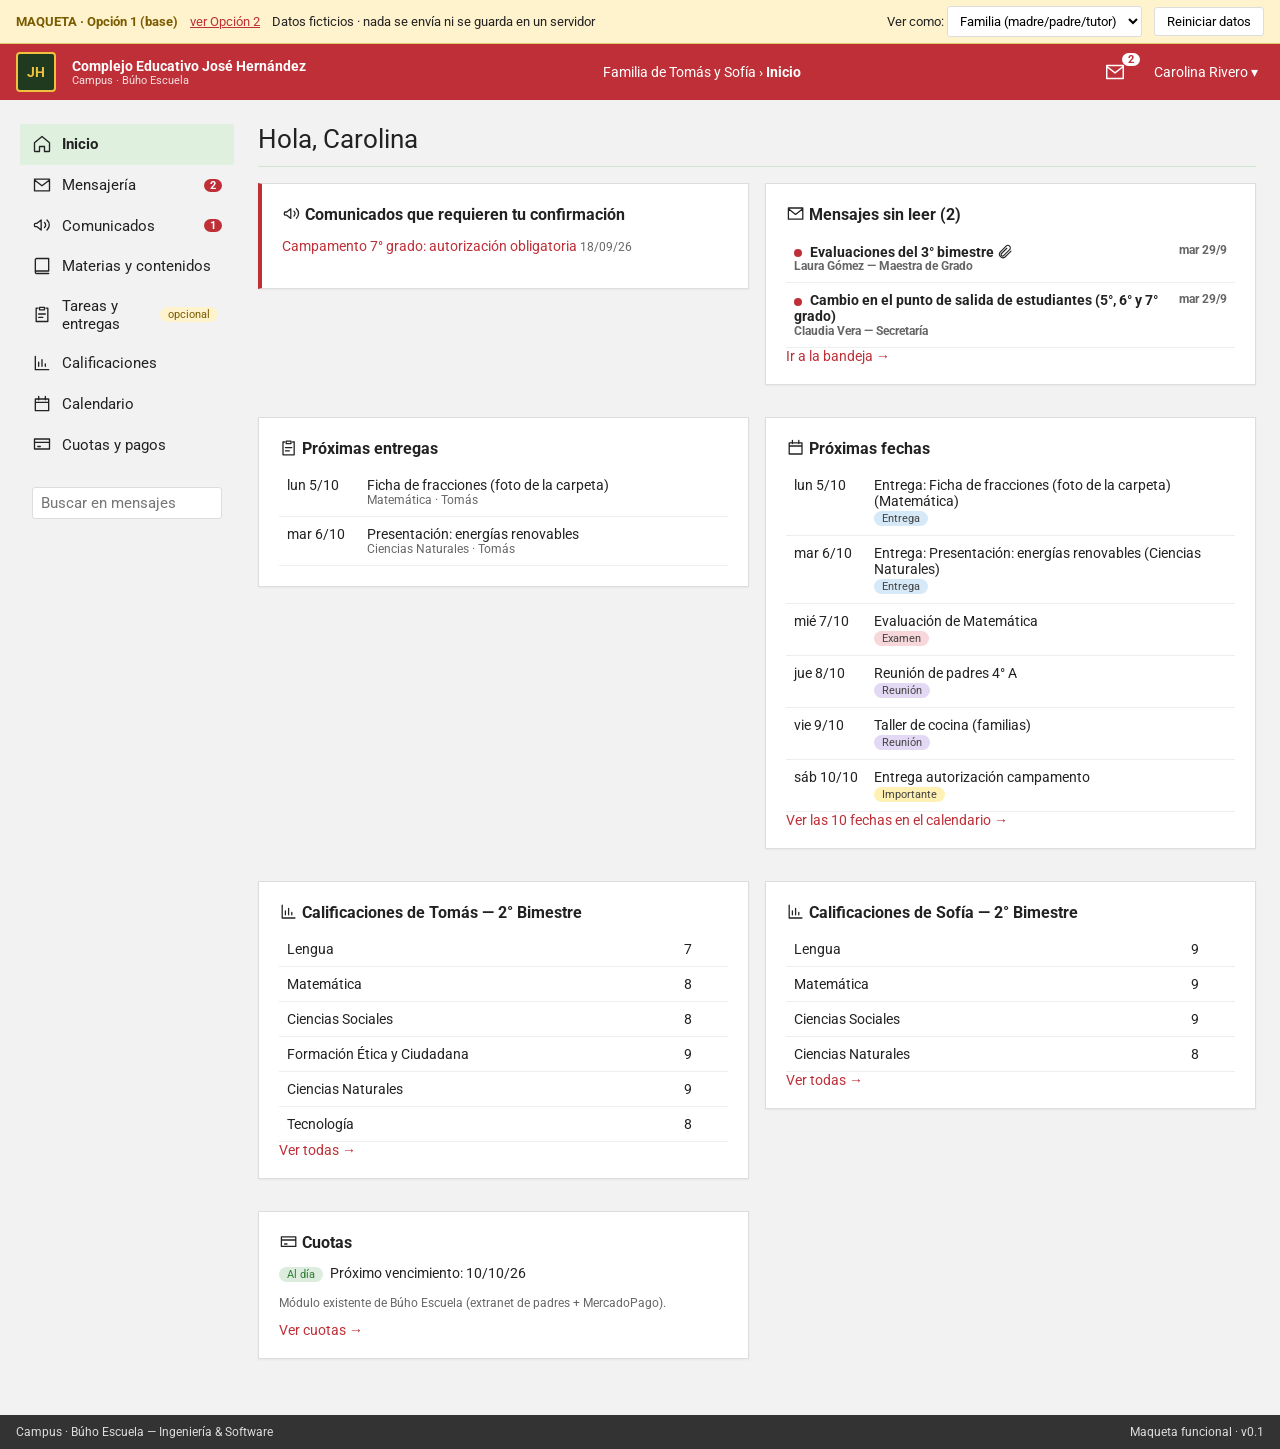
==== index.html @ ea0a2c5d "Maqueta navegable del Campus (datos ficticios) Co-Authored-By: Claude Opus 5.5 <noreply@anthropic.co" ====
<!doctype html>
<html lang="es">
<head>
  <meta charset="utf-8">
  <meta name="viewport" content="width=device-width, initial-scale=1">
  <title>Campus — Maqueta</title>
  <link rel="stylesheet" href="https://fonts.googleapis.com/css2?family=Roboto:wght@400;500;700&display=swap">
  <link rel="stylesheet" href="css/app.css">
</head>
<body>

<!-- Barra de la demo: no forma parte del producto -->
<div id="demo-bar">
  <strong>MAQUETA · Opción 1 (base)</strong> <a href="opcion2/index.html">ver Opción 2</a> <span>Datos ficticios · nada se envía ni se guarda en un servidor</span>
  <span class="sep"></span>
  <label>Ver como:
    <select id="rol-select" onchange="cambiarRol(this.value)">
      <option value="familia">Familia (madre/padre/tutor)</option>
      <option value="alumno">Alumno</option>
      <option value="docente">Docente</option>
      <option value="secretaria">Secretaría / Dirección</option>
    </select>
  </label>
  <button onclick="reiniciar()">Reiniciar datos</button>
</div>

<!-- Pantalla de acceso -->
<div id="login" style="display:none">
  <div class="topbar"><div class="logo">JH</div><div class="colegio">Complejo Educativo José Hernández<small>Campus · Búho Escuela</small></div></div>
  <div style="display:grid;place-items:center;padding:60px 16px">
    <div class="panel" style="width:min(380px,100%)">
      <h2>Campus virtual</h2>
      <div class="campo"><label>Usuario</label><input type="text" value="usuario.demo"></div>
      <div class="campo"><label>Clave</label><input type="password" value="demo1234" style="width:100%"></div>
      <p><label><input type="checkbox"> Recordarme</label></p>
      <button class="primario" style="width:100%" onclick="ingresar()">Acceder</button>
      <p class="small" style="text-align:center"><a>¿Olvidaste tus datos?</a></p>
      <p class="small muted">Un solo usuario para el campus y para el pago de cuotas (mismo acceso que la extranet de Búho).</p>
    </div>
  </div>
</div>

<!-- Aplicación -->
<div id="app">
  <div id="topbar">
    <div class="logo" onclick="location.hash='#/inicio'" style="cursor:pointer">JH</div>
    <div class="colegio">Complejo Educativo José Hernández<small>Campus · Búho Escuela</small></div>
    <div id="breadcrumb"></div>
    <div class="top-accion" id="top-sobre" title="Mensajes no leídos" onclick="if(!event.target.closest('.panel-flotante'))panelNoLeidos()"></div>
    <div class="top-accion usuario" id="top-usuario" onclick="if(!event.target.closest('.panel-flotante'))panelUsuario()"></div>
  </div>
  <div id="layout">
    <div id="rail"></div>
    <nav id="menu"></nav>
    <main id="main"></main>
  </div>
  <footer><span>Campus · Búho Escuela — Ingeniería &amp; Software</span><span>Maqueta funcional · v0.1</span></footer>
</div>

<script src="js/data.js"></script>
<script src="js/icons.js"></script>
<script src="js/app.js"></script>
</body>
</html>
---- css/app.css ----
/* Estilos funcionales de la maqueta. La estética final se define después. */
:root {
  --rojo: #be2f37;
  --rojo-osc: #9e252c;
  --verde-sel: #dff0df;
  --verde: #2e7d32;
  --fondo: #f2f2f2;
  --panel: #ffffff;
  --borde: #dddddd;
  --texto: #222222;
  --texto-sec: #666666;
  --amarillo: #fff8c4;
  --pie: #333333;
}
* { box-sizing: border-box; }
body {
  margin: 0;
  font-family: Roboto, "Segoe UI", Arial, sans-serif;
  font-size: 14px;
  color: var(--texto);
  background: var(--fondo);
}
a { color: var(--rojo); cursor: pointer; }
button, select, input, textarea { font: inherit; }
button {
  border: 1px solid var(--borde);
  background: #fff;
  padding: 6px 12px;
  border-radius: 3px;
  cursor: pointer;
}
button:hover { background: #f6f6f6; }
button.primario { background: var(--verde-sel); border-color: #b9dbb9; }
button.peligro { color: var(--rojo); }
button:disabled { opacity: .5; cursor: default; }
input, select, textarea {
  border: 1px solid var(--borde);
  padding: 6px 8px;
  border-radius: 3px;
  background: #fff;
}
textarea { width: 100%; min-height: 140px; }

/* Barra de demo (no forma parte del producto) */
#demo-bar {
  background: #fff3cd;
  border-bottom: 1px solid #e0c96b;
  padding: 6px 16px;
  display: flex;
  gap: 12px;
  align-items: center;
  flex-wrap: wrap;
  font-size: 13px;
}
#demo-bar strong { color: #7a5b00; }
#demo-bar .sep { flex: 1; }

/* Barra superior */
#topbar, .topbar {
  background: var(--rojo);
  color: #fff;
  height: 56px;
  display: flex;
  align-items: center;
  padding: 0 16px;
  gap: 16px;
}
.logo {
  width: 40px; height: 40px;
  background: #1f3a1f;
  color: #f0c040;
  font-weight: 700;
  display: grid; place-items: center;
  border-radius: 4px;
  border: 2px solid #f0c040;
}
.colegio { font-weight: 700; white-space: nowrap; overflow: hidden; text-overflow: ellipsis; max-width: 300px; }
.colegio small { display: block; font-weight: 400; opacity: .85; font-size: 11px; }
#breadcrumb { flex: 1; text-align: center; white-space: nowrap; overflow: hidden; text-overflow: ellipsis; }
#breadcrumb b { font-weight: 700; }
.top-accion { position: relative; cursor: pointer; padding: 6px; }
.badge {
  background: #fff; color: var(--rojo);
  border-radius: 10px; padding: 0 6px;
  font-size: 11px; font-weight: 700;
}
.top-accion .badge { position: absolute; top: -2px; right: -8px; }
.usuario { white-space: nowrap; text-transform: uppercase; font-size: 13px; cursor: pointer; }
.panel-flotante {
  position: absolute; right: 0; top: 40px;
  background: #fff; color: var(--texto);
  width: 340px; box-shadow: 0 4px 16px rgba(0,0,0,.2);
  border-radius: 4px; z-index: 20;
}
.panel-flotante .item { padding: 10px 12px; border-bottom: 1px solid var(--borde); cursor: pointer; }
.panel-flotante .item:hover { background: #fafafa; }

/* Layout */
#layout { display: flex; min-height: calc(100vh - 56px - 34px - 40px); }
#rail { width: 56px; background: var(--rojo); }
#menu { width: 250px; padding: 24px 16px; }
#menu .item {
  display: flex; align-items: center; gap: 10px;
  padding: 10px 12px; cursor: pointer; border-radius: 2px;
  font-size: 15px;
}
#menu .item:hover { background: #e9e9e9; }
#menu .item.activo { background: var(--verde-sel); font-weight: 700; }
#menu .item .badge { background: var(--rojo); color: #fff; margin-left: auto; }
#menu .grupo { margin: 16px 12px 6px; font-size: 11px; text-transform: uppercase; color: var(--texto-sec); }
#main { flex: 1; padding: 24px 24px 40px 8px; min-width: 0; }
footer {
  background: var(--pie); color: #ddd; font-size: 12px;
  padding: 10px 16px; display: flex; justify-content: space-between;
}

/* Paneles */
.panel {
  background: var(--panel);
  border: 1px solid var(--borde);
  box-shadow: 0 1px 2px rgba(0,0,0,.05);
  padding: 20px;
  margin-bottom: 16px;
}
.panel h2 { margin: 0 0 12px; font-weight: 400; font-size: 22px; }
.panel h3 { margin: 0 0 10px; font-size: 16px; }
.titulo-pagina { font-size: 26px; font-weight: 400; margin: 0 0 16px; padding-bottom: 12px; border-bottom: 1px solid #cfe5cf; }
.toolbar { display: flex; gap: 8px; flex-wrap: wrap; align-items: center; margin-bottom: 12px; }
.toolbar .sep { flex: 1; }
.grid { display: grid; grid-template-columns: repeat(auto-fit, minmax(280px, 1fr)); gap: 16px; }
.muted { color: var(--texto-sec); }
.small { font-size: 12px; }
.chip {
  display: inline-block; font-size: 11px; padding: 1px 8px; border-radius: 10px;
  background: #eee; color: #444; margin-right: 4px; white-space: nowrap;
}
.chip.ok { background: #dcecdd; color: var(--verde); }
.chip.warn { background: #fff3cd; color: #7a5b00; }
.chip.bad { background: #f8d7da; color: #8a1c24; }
.nota-maqueta {
  border: 1px dashed #c9a400; background: #fffbe6; color: #6b5300;
  padding: 8px 12px; font-size: 12px; margin-bottom: 12px; border-radius: 3px;
}

/* Tablas / listas */
table { width: 100%; border-collapse: collapse; }
th, td { padding: 9px 8px; border-bottom: 1px solid #eee; text-align: left; vertical-align: top; }
th { font-weight: 500; color: var(--texto-sec); font-size: 12px; text-transform: uppercase; }
tr.fila { cursor: pointer; }
tr.fila:hover td { background: #fafafa; }
tr.no-leido td { font-weight: 700; }
td.num, th.num { text-align: center; width: 80px; }
td.desaprobado { color: var(--rojo); font-weight: 700; }

/* Pestañas */
.tabs { display: flex; gap: 4px; margin-bottom: -1px; }
.tabs button { border-bottom: none; border-radius: 3px 3px 0 0; background: #e6e6e6; }
.tabs button.activo { background: #fff; font-weight: 700; }

/* Mensaje */
.msg-head { border-bottom: 1px solid #eee; padding-bottom: 12px; margin-bottom: 12px; }
.msg-cuerpo { white-space: pre-wrap; line-height: 1.5; }
.adjunto { display: inline-flex; gap: 6px; align-items: center; border: 1px solid var(--borde); padding: 6px 10px; margin: 8px 8px 0 0; border-radius: 3px; background: #fafafa; }

/* Modal */
.modal-fondo { position: fixed; inset: 0; background: rgba(0,0,0,.35); display: grid; place-items: center; z-index: 50; padding: 16px; }
.modal { background: #fff; width: min(760px, 100%); max-height: 90vh; overflow: auto; border-radius: 4px; box-shadow: 0 8px 32px rgba(0,0,0,.3); }
.modal header { background: var(--rojo); color: #fff; padding: 10px 16px; display: flex; justify-content: space-between; align-items: center; }
.modal header button { background: transparent; color: #fff; border: none; font-size: 18px; }
.modal .cuerpo { padding: 16px; }
.campo { margin-bottom: 12px; }
.campo label { display: block; font-size: 12px; color: var(--texto-sec); margin-bottom: 4px; }
.campo input[type=text], .campo input[type=date], .campo select { width: 100%; }
.dropzone { border: 2px dashed var(--borde); padding: 16px; text-align: center; color: var(--texto-sec); border-radius: 4px; }
.destinatarios { border: 1px solid var(--borde); max-height: 220px; overflow: auto; padding: 8px; }
.destinatarios .grupo { font-weight: 700; margin-top: 6px; }
.destinatarios label { display: block; padding: 2px 0 2px 18px; }

/* Avance */
.barra { height: 8px; background: #e6e6e6; border-radius: 4px; overflow: hidden; }
.barra > div { height: 100%; background: #43a047; }
.materia-card { cursor: pointer; }
.materia-card:hover { border-color: #b9dbb9; }

/* Calendario */
.cal { display: grid; grid-template-columns: repeat(7, minmax(0, 1fr)); border-left: 1px solid var(--borde); border-top: 1px solid var(--borde); }
.cal > div { min-width: 0; border-right: 1px solid var(--borde); border-bottom: 1px solid var(--borde); min-height: 90px; padding: 4px; font-size: 12px; }
.cal .dow { min-height: 0; text-align: center; color: var(--texto-sec); background: #fafafa; }
.cal .fuera { background: #f7f7f7; color: #bbb; }
.cal .hoy { background: var(--amarillo); }
.cal .dia { text-align: right; color: var(--texto-sec); }
.cal .dow { overflow: hidden; text-overflow: ellipsis; }
.ev { display: block; text-align: left; margin-top: 2px; padding: 1px 4px; border-radius: 2px; overflow: hidden; text-overflow: ellipsis; white-space: nowrap; }
.et-Examen { background: #f8d7da; }
.et-Entrega, .et-Tarea { background: #d6e9f8; }
.et-Feriado { background: #e2e2e2; }
.et-Importante { background: #fff0b3; }
.et-Reunión { background: #e4d9f5; }
.et-Clase, .et-Cumpleaños { background: #dcecdd; }

/* Boletín */
.boletin { max-width: 800px; margin: 0 auto; background: #fff; padding: 32px; border: 1px solid var(--borde); }
.boletin h1 { text-align: center; font-size: 20px; margin: 0; }
.boletin .enc { display: flex; justify-content: space-between; margin: 16px 0; }
.boletin table td, .boletin table th { border: 1px solid #999; }

@media print {
  #demo-bar, #topbar, #rail, #menu, footer, .no-print { display: none !important; }
  #main { padding: 0; }
  body { background: #fff; }
  .boletin { border: none; }
}

@media (max-width: 800px) {
  #rail { display: none; }
  #layout { flex-direction: column; }
  #menu { width: 100%; padding: 8px 16px; display: flex; overflow-x: auto; gap: 4px; }
  #menu .item { white-space: nowrap; padding: 8px 10px; font-size: 14px; }
  #menu .grupo { display: none; }
  #menu > div { flex-shrink: 0; }
  #menu select { width: auto !important; }
  #main { padding: 12px 16px 32px; }
  #breadcrumb, .colegio small { display: none; }
  .usuario span { display: none; }
}

/* Íconos de línea */
.ic { width: 1.2em; height: 1.2em; vertical-align: -0.22em; fill: none; stroke: currentColor; stroke-width: 1.6; stroke-linecap: round; stroke-linejoin: round; flex-shrink: 0; }
#menu .item .ic { width: 20px; height: 20px; }
#top-sobre .ic { width: 22px; height: 22px; }

@media (max-width: 800px) { .panel { overflow-x: auto; } }

/* ───────── Mejoras de usabilidad ───────── */
#rail { display: none; }
#menu { padding-left: 20px; }
.usuario { text-transform: none; font-size: 14px; }
.grid.inicio { grid-template-columns: repeat(auto-fit, minmax(min(340px, 100%), 1fr)); align-items: start; }
.punto { display: inline-block; width: 8px; height: 8px; border-radius: 50%; background: var(--rojo); margin-right: 8px; vertical-align: middle; }
.toast { position: fixed; bottom: 72px; left: 50%; transform: translateX(-50%); background: #333; color: #fff; padding: 10px 18px; border-radius: 4px; z-index: 99; display: flex; gap: 14px; align-items: center; max-width: calc(100vw - 32px); }
.toast button { background: transparent; color: #ffd54f; border: none; font-weight: 700; padding: 0; }
.hijos-tabs { display: flex; gap: 8px; margin-bottom: 16px; flex-wrap: wrap; }
.hijos-tabs button { padding: 8px 14px; border-radius: 20px; background: #fff; }
.hijos-tabs button.activo { background: var(--verde-sel); border-color: #b9dbb9; }
.sel-chips { margin-bottom: 6px; min-height: 22px; }
.sel-chips .chip { margin-bottom: 4px; }
.ev { cursor: pointer; white-space: normal; display: -webkit-box; -webkit-line-clamp: 2; -webkit-box-orient: vertical; }
.ev:hover { outline: 1px solid #999; }
@media (max-width: 800px) {
  .tabla-notas, .tabla-notas tbody { display: block; }
  .tabla-notas tr:first-child { display: none; }
  .tabla-notas tr { display: block; border: 1px solid var(--borde); border-radius: 4px; margin-bottom: 8px; padding: 8px 10px; }
  .tabla-notas td { display: inline-block; border: none; width: auto; padding: 3px 12px 3px 0; text-align: left; }
  .tabla-notas td:first-child { display: block; font-weight: 500; }
  .tabla-notas td[data-label]::before { content: attr(data-label) ": "; color: var(--texto-sec); font-size: 12px; font-weight: 400; }
}
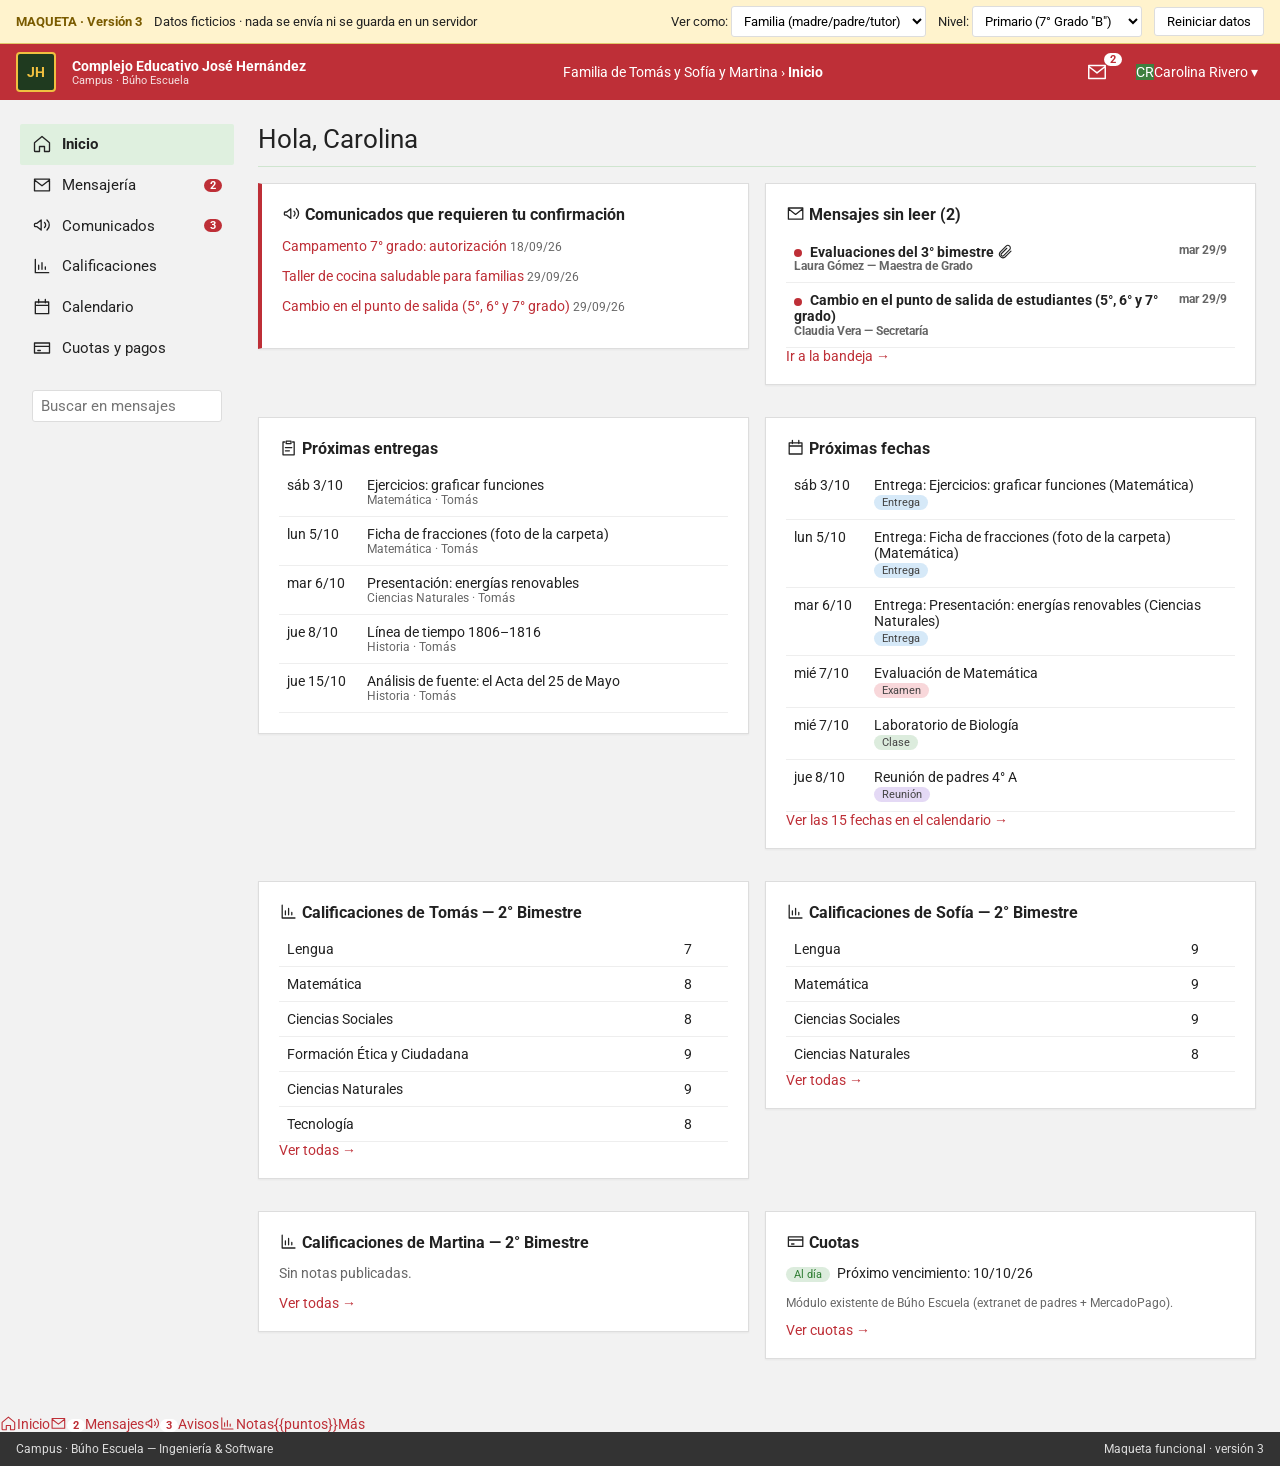
==== commit e617a55b: "Versión 3: aula como planificación y familias sin acceso a tareas - La raíz pasa a ser la versión 3;" ====
--- a/index.html
+++ b/index.html
@@ -11,7 +11,7 @@
 
 <!-- Barra de la demo: no forma parte del producto -->
 <div id="demo-bar">
-  <strong>MAQUETA · Opción 1 (base)</strong> <a href="opcion2/index.html">ver Opción 2</a> <span>Datos ficticios · nada se envía ni se guarda en un servidor</span>
+  <strong>MAQUETA · Versión 3</strong> <span>Datos ficticios · nada se envía ni se guarda en un servidor</span>
   <span class="sep"></span>
   <label>Ver como:
     <select id="rol-select" onchange="cambiarRol(this.value)">
@@ -19,6 +19,12 @@
       <option value="alumno">Alumno</option>
       <option value="docente">Docente</option>
       <option value="secretaria">Secretaría / Dirección</option>
+    </select>
+  </label>
+  <label>Nivel:
+    <select id="nivel-select" onchange="cambiarNivel(this.value)">
+      <option value="primario">Primario (7° Grado "B")</option>
+      <option value="secundario">Secundario (2° Año "B")</option>
     </select>
   </label>
   <button onclick="reiniciar()">Reiniciar datos</button>
@@ -54,11 +60,16 @@
     <nav id="menu"></nav>
     <main id="main"></main>
   </div>
-  <footer><span>Campus · Búho Escuela — Ingeniería &amp; Software</span><span>Maqueta funcional · v0.1</span></footer>
+  <nav id="tabbar"></nav>
+  <footer><span>Campus · Búho Escuela — Ingeniería &amp; Software</span><span>Maqueta funcional · versión 3</span></footer>
 </div>
 
 <script src="js/data.js"></script>
+<script src="js/data2.js"></script>
+<script src="js/data3.js"></script>
 <script src="js/icons.js"></script>
 <script src="js/app.js"></script>
+<script src="js/extras.js"></script>
+<script src="js/aula.js"></script>
 </body>
 </html>
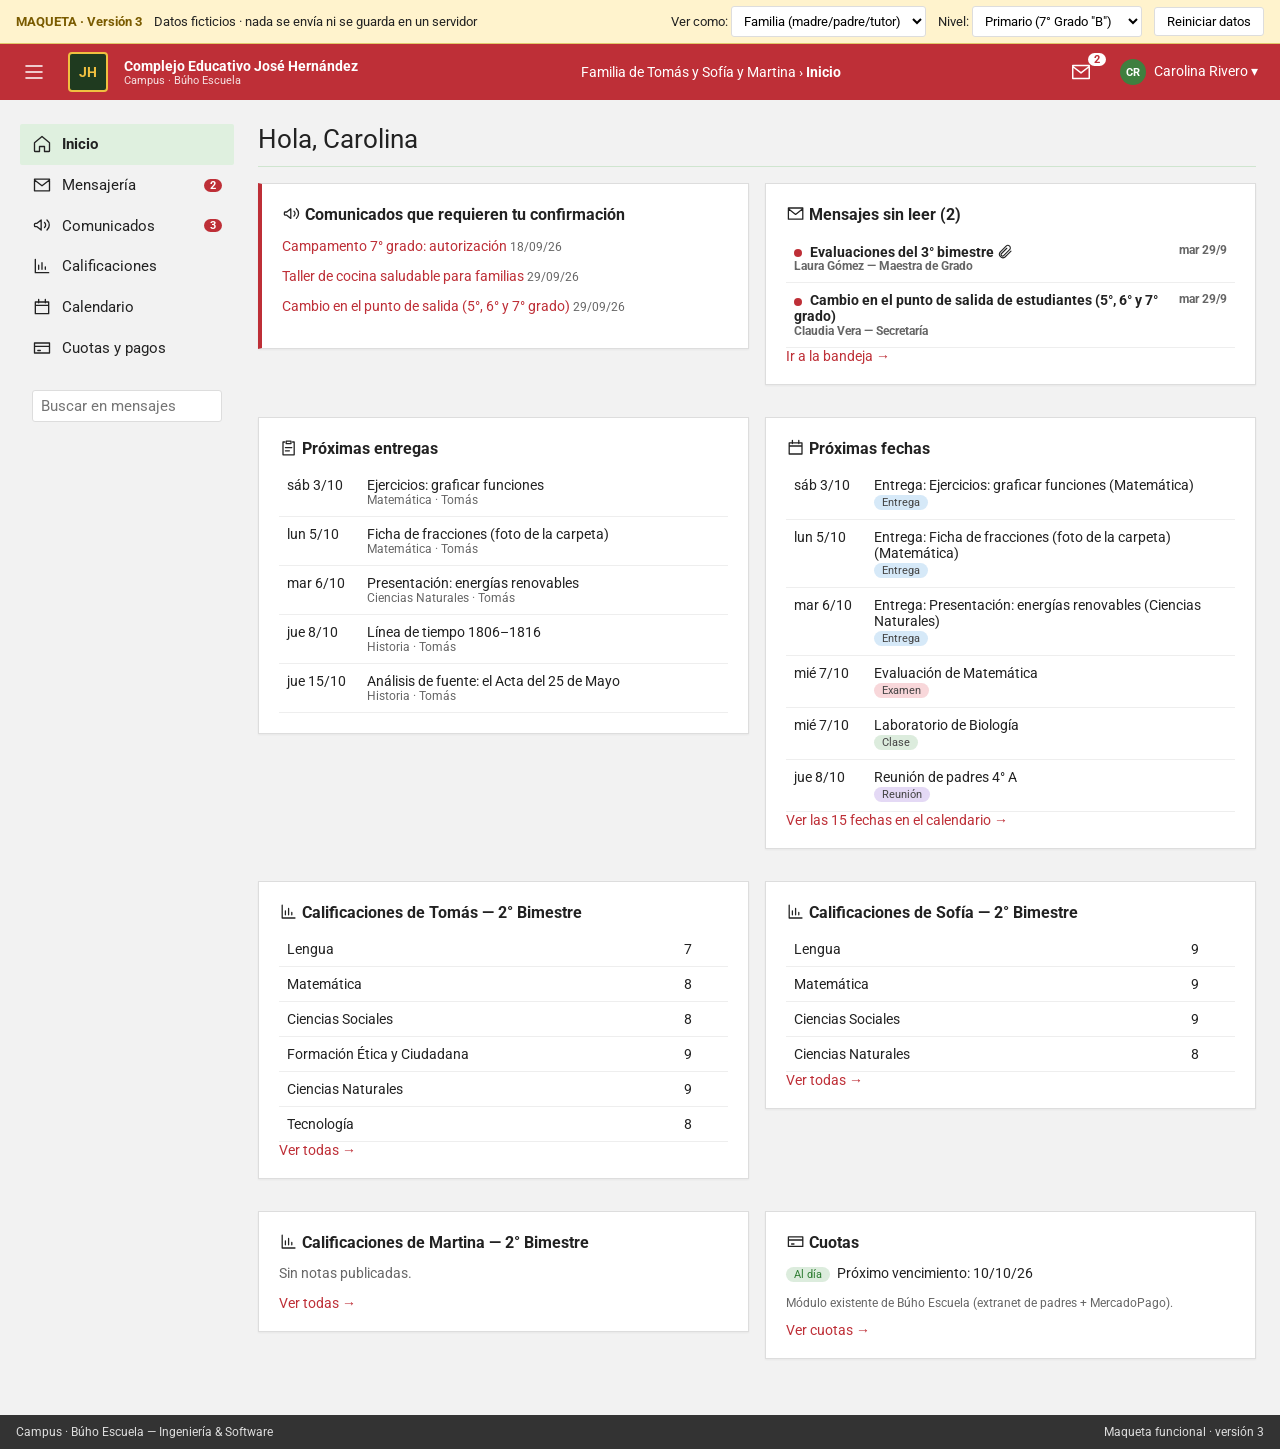
==== commit 392775a1: "Versión 3: menú retráctil, ventanas desde el inicio y regreso al inicio - Botón ☰ para achicar el me" ====
--- a/index.html
+++ b/index.html
@@ -49,6 +49,7 @@
 <!-- Aplicación -->
 <div id="app">
   <div id="topbar">
+    <button id="btn-menu" class="btn-menu" title="Mostrar u ocultar el menú" onclick="toggleMenu()"></button>
     <div class="logo" onclick="location.hash='#/inicio'" style="cursor:pointer">JH</div>
     <div class="colegio">Complejo Educativo José Hernández<small>Campus · Búho Escuela</small></div>
     <div id="breadcrumb"></div>
@@ -71,5 +72,6 @@
 <script src="js/app.js"></script>
 <script src="js/extras.js"></script>
 <script src="js/aula.js"></script>
+<script src="js/navegacion.js"></script>
 </body>
 </html>
--- a/css/app.css
+++ b/css/app.css
@@ -228,6 +228,43 @@
 .ic { width: 1.2em; height: 1.2em; vertical-align: -0.22em; fill: none; stroke: currentColor; stroke-width: 1.6; stroke-linecap: round; stroke-linejoin: round; flex-shrink: 0; }
 #menu .item .ic { width: 20px; height: 20px; }
 #top-sobre .ic { width: 22px; height: 22px; }
+
+/* ───────── Opción 2: mejoras ───────── */
+.av { display: inline-grid; place-items: center; width: 26px; height: 26px; border-radius: 50%; color: #fff; font-size: 11px; font-weight: 700; margin-right: 8px; vertical-align: middle; flex-shrink: 0; }
+.chip.e2 { background: #e8e0f7; color: #4b2e83; }
+.tiles { display: grid; grid-template-columns: repeat(auto-fit, minmax(170px, 1fr)); gap: 12px; margin-bottom: 16px; }
+.tile { background: #fff; border: 1px solid var(--borde); padding: 14px 16px; }
+.tile .valor { font-size: 30px; font-weight: 500; line-height: 1.1; }
+.tile .rotulo { font-weight: 500; margin-top: 4px; }
+.hoy-franja { border-left: 4px solid var(--rojo); }
+.hoy-item { display: flex; gap: 10px; align-items: center; padding: 9px 4px; border-bottom: 1px solid #eee; color: var(--texto); }
+.hoy-item:hover { background: #fafafa; }
+.hoy-item .flecha { margin-left: auto; color: var(--texto-sec); }
+.hoy-item.urgente .ic { color: var(--rojo); }
+.grafico { width: 100%; max-width: 640px; height: auto; display: block; }
+.g-grilla { stroke: #ececec; stroke-width: 1; }
+.g-eje { font-size: 11px; fill: #777; }
+.g-ref { stroke: #999; stroke-width: 1; stroke-dasharray: 4 4; }
+.g-linea { fill: none; stroke: #2a6fb0; stroke-width: 2; stroke-linejoin: round; stroke-linecap: round; }
+.g-punto { fill: #2a6fb0; stroke: #fff; stroke-width: 2; }
+.g-valor { font-size: 13px; font-weight: 700; fill: #222; }
+.bien-num { width: 44px; height: 44px; border-radius: 50%; background: var(--verde-sel); display: grid; place-items: center; font-size: 20px; font-weight: 700; margin: 0 auto 8px; }
+.bien-punto { display: inline-block; width: 8px; height: 8px; border-radius: 50%; background: #ddd; margin: 0 3px; }
+.bien-punto.activo { background: var(--rojo); }
+.item-mas { padding: 12px 4px; border-bottom: 1px solid #eee; cursor: pointer; font-size: 15px; }
+#tabbar { display: none; }
+@media (max-width: 800px) {
+  #menu { display: none !important; }
+  #tabbar { display: flex; position: fixed; bottom: 0; left: 0; right: 0; background: #fff; border-top: 1px solid var(--borde); z-index: 30; }
+  #tabbar a { flex: 1; display: flex; flex-direction: column; align-items: center; gap: 2px; padding: 8px 2px 6px; font-size: 11px; color: var(--texto-sec); position: relative; }
+  #tabbar a.activo { color: var(--rojo); }
+  #tabbar .ic { width: 22px; height: 22px; }
+  #tabbar .badge { position: absolute; top: 4px; left: 55%; background: var(--rojo); color: #fff; }
+  footer { display: none; }
+  #main { padding-bottom: 84px; }
+  .usuario span.av { display: inline-grid; }
+}
+@media print { #tabbar { display: none !important; } }
 
 @media (max-width: 800px) { .panel { overflow-x: auto; } }
 
@@ -254,3 +291,32 @@
   .tabla-notas td:first-child { display: block; font-weight: 500; }
   .tabla-notas td[data-label]::before { content: attr(data-label) ": "; color: var(--texto-sec); font-size: 12px; font-weight: 400; }
 }
+
+/* ───────── Versión 3: aula ───────── */
+.migas { font-size: 13px; color: var(--texto-sec); margin-bottom: 10px; }
+.migas a { color: var(--rojo); }
+.objetivos { background: #f7f9f7; border-left: 3px solid #b9dbb9; padding: 8px 12px; margin: 8px 0 12px; }
+.objetivos ul, .origen ul { margin: 6px 0 0; padding-left: 20px; }
+.fila-tarea td { background: #fbfbfb; font-size: 13px; }
+.fila-tarea td:nth-child(2) { padding-left: 24px; }
+.tarea-card { border: 1px solid var(--borde); border-radius: 4px; padding: 12px; margin-bottom: 10px; }
+.origen { background: #f7f9f7; border-left: 3px solid #b9dbb9; padding: 8px 12px; margin-top: 16px; }
+.foro-msg { display: flex; gap: 10px; padding: 12px 0; border-bottom: 1px solid #eee; }
+.foro-msg .msg-cuerpo { margin-top: 4px; }
+
+/* ───────── Versión 3: menú retráctil, ventanas y volver al inicio ───────── */
+.btn-menu { background: transparent; border: none; color: #fff; padding: 6px; display: grid; place-items: center; }
+.btn-menu:hover { background: rgba(255,255,255,.15); }
+.btn-menu .ic { width: 24px; height: 24px; }
+#menu { transition: width .15s ease; }
+body.menu-chico #menu { width: 68px; padding-left: 10px; padding-right: 6px; }
+body.menu-chico #menu .item { font-size: 0; justify-content: center; position: relative; padding: 10px 0; }
+body.menu-chico #menu .item .chip, body.menu-chico #menu .item:has(input) { display: none; }
+body.menu-chico #menu .item .badge { font-size: 10px; position: absolute; top: 3px; right: 6px; }
+.volver-inicio { margin-bottom: 12px; }
+.modal.ancho { width: min(920px, 100%); }
+.modal .titulo-pagina { font-size: 20px; }
+.modal header { gap: 8px; }
+.modal header b { flex: 1; }
+.modal-atras { background: transparent !important; color: #fff; border: 1px solid rgba(255,255,255,.5) !important; font-size: 15px !important; padding: 2px 10px; }
+@media (max-width: 800px) { .btn-menu { display: none; } }
